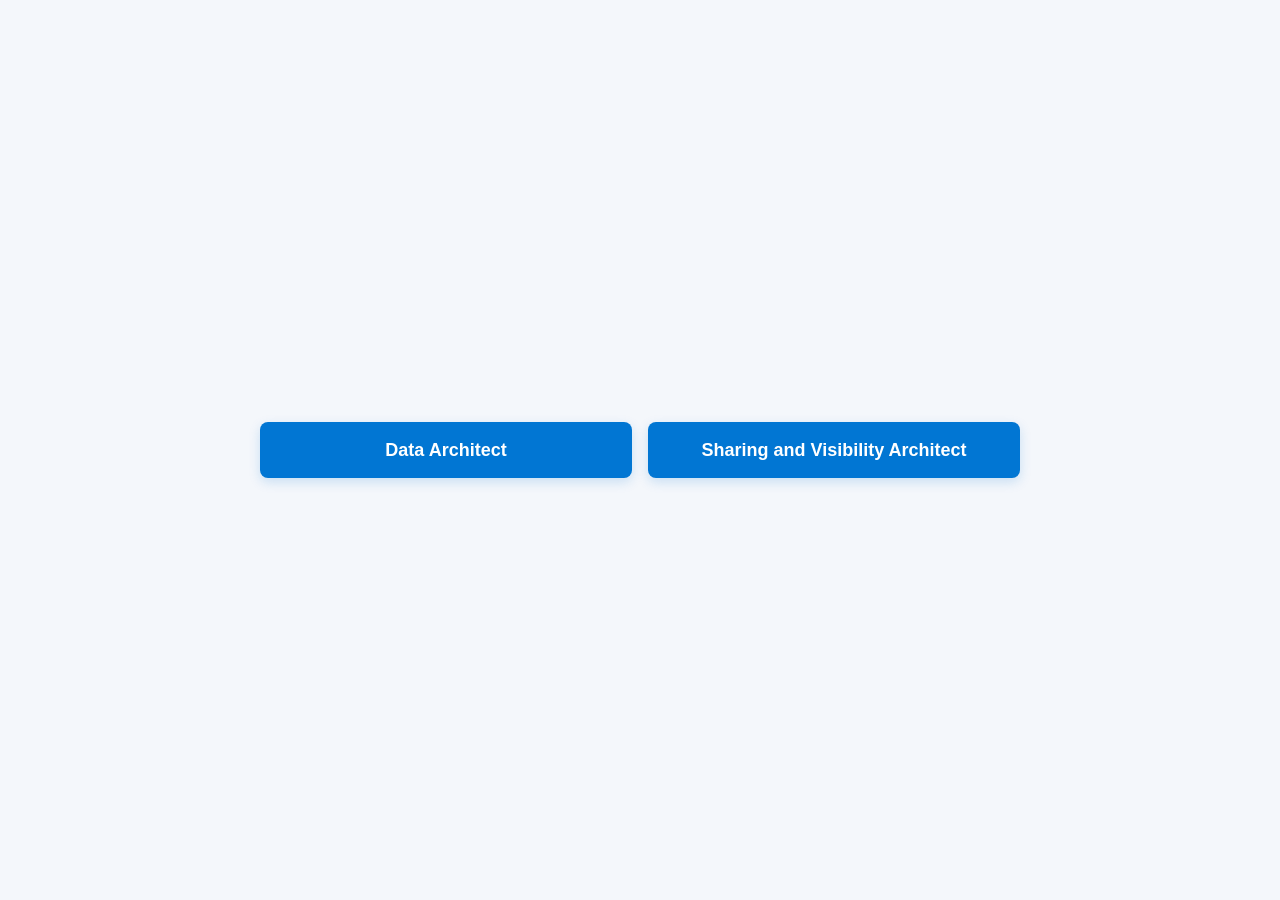
==== index.html @ d151507d "Add centered certification buttons Co-authored-by: Copilot <223556219+Copilot@users.noreply.github.c" ====
<!DOCTYPE html>
<html lang="en">
<head>
  <meta charset="UTF-8">
  <meta name="viewport" content="width=device-width, initial-scale=1">
  <title>Salesforce Architect Certifications</title>
  <link rel="stylesheet" href="styles.css">
</head>
<body>
  <main class="button-group" aria-label="Certification choices">
    <button type="button">Data Architect</button>
    <button type="button">Sharing and Visibility Architect</button>
  </main>
</body>
</html>
---- styles.css ----
* {
  box-sizing: border-box;
}

body {
  min-height: 100vh;
  margin: 0;
  display: grid;
  place-items: center;
  padding: 24px;
  background: #f4f7fb;
  font-family: Arial, Helvetica, sans-serif;
}

.button-group {
  display: flex;
  justify-content: center;
  align-items: center;
  gap: 16px;
  width: 100%;
  max-width: 760px;
}

.button-group button {
  flex: 1;
  min-height: 56px;
  border: 0;
  border-radius: 8px;
  background: #0176d3;
  color: #ffffff;
  font-size: 18px;
  font-weight: 700;
  cursor: pointer;
  box-shadow: 0 4px 12px rgba(1, 118, 211, 0.18);
  transition: background 150ms ease, transform 150ms ease;
}

.button-group button:hover {
  background: #014486;
  transform: translateY(-2px);
}

.button-group button:focus-visible {
  outline: 3px solid #78b7e8;
  outline-offset: 3px;
}

@media (max-width: 600px) {
  .button-group {
    flex-direction: column;
  }

  .button-group button {
    width: 100%;
    font-size: 16px;
  }
}
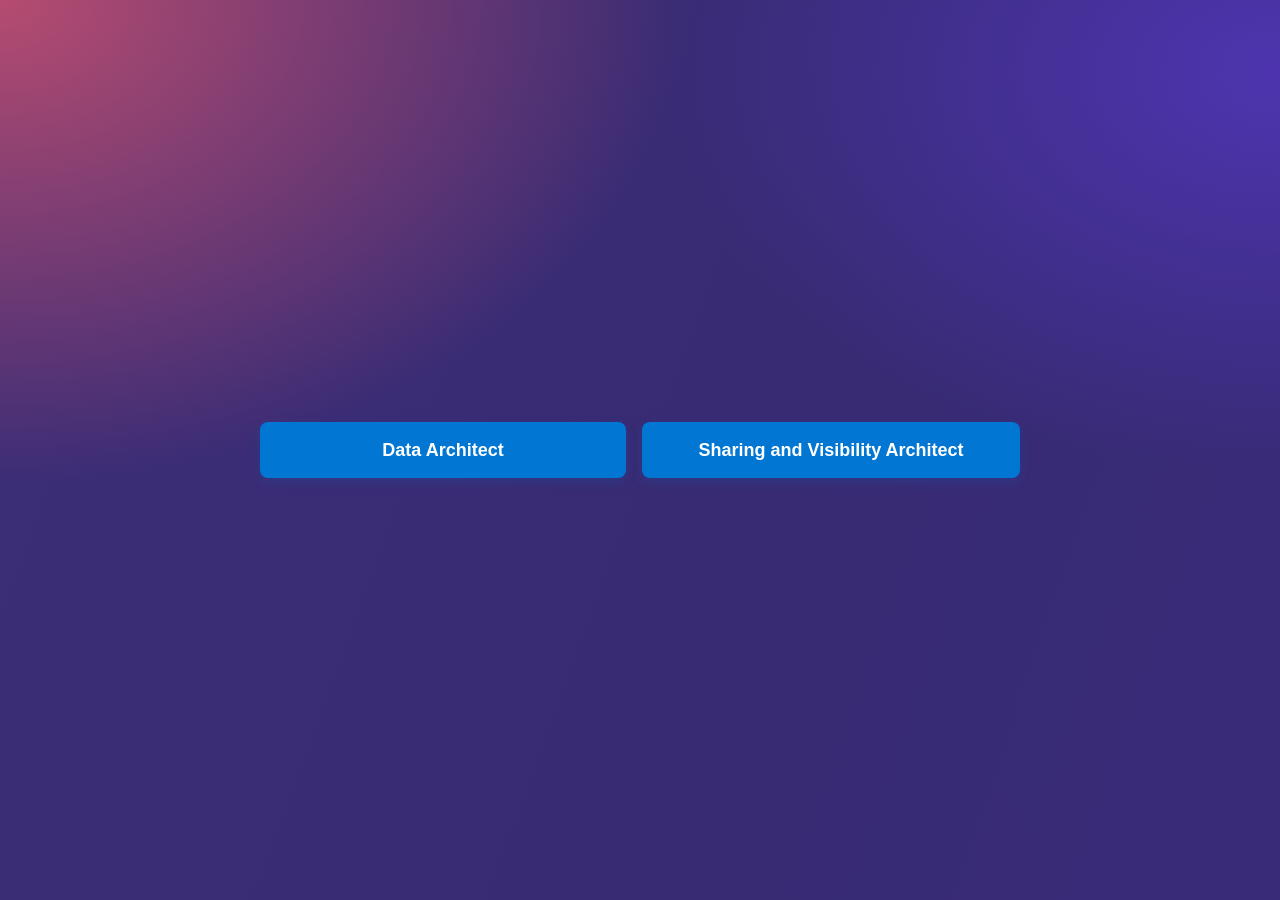
==== commit c5f19ad8: "Add Data Architect practice quiz Co-authored-by: Copilot <223556219+Copilot@users.noreply.github.com" ====
--- a/index.html
+++ b/index.html
@@ -8,7 +8,7 @@
 </head>
 <body>
   <main class="button-group" aria-label="Certification choices">
-    <button type="button">Data Architect</button>
+    <a class="certification-link" href="data-architect-home.html">Data Architect</a>
     <button type="button">Sharing and Visibility Architect</button>
   </main>
 </body>
--- a/styles.css
+++ b/styles.css
@@ -8,7 +8,11 @@
   display: grid;
   place-items: center;
   padding: 24px;
-  background: #f4f7fb;
+  background-color: #382b73;
+  background-image:
+    radial-gradient(ellipse at 0% 0%, rgba(195, 79, 111, 0.9), transparent 38%),
+    radial-gradient(ellipse at 100% 8%, rgba(83, 55, 190, 0.8), transparent 34%),
+    linear-gradient(110deg, #3c2d77, #382b73 58%, #392b78);
   font-family: Arial, Helvetica, sans-serif;
 }
 
@@ -21,7 +25,11 @@
   max-width: 760px;
 }
 
-.button-group button {
+.button-group button,
+.button-group .certification-link {
+  display: flex;
+  justify-content: center;
+  align-items: center;
   flex: 1;
   min-height: 56px;
   border: 0;
@@ -32,15 +40,18 @@
   font-weight: 700;
   cursor: pointer;
   box-shadow: 0 4px 12px rgba(1, 118, 211, 0.18);
+  text-decoration: none;
   transition: background 150ms ease, transform 150ms ease;
 }
 
-.button-group button:hover {
+.button-group button:hover,
+.button-group .certification-link:hover {
   background: #014486;
   transform: translateY(-2px);
 }
 
-.button-group button:focus-visible {
+.button-group button:focus-visible,
+.button-group .certification-link:focus-visible {
   outline: 3px solid #78b7e8;
   outline-offset: 3px;
 }
@@ -50,7 +61,8 @@
     flex-direction: column;
   }
 
-  .button-group button {
+  .button-group button,
+  .button-group .certification-link {
     width: 100%;
     font-size: 16px;
   }
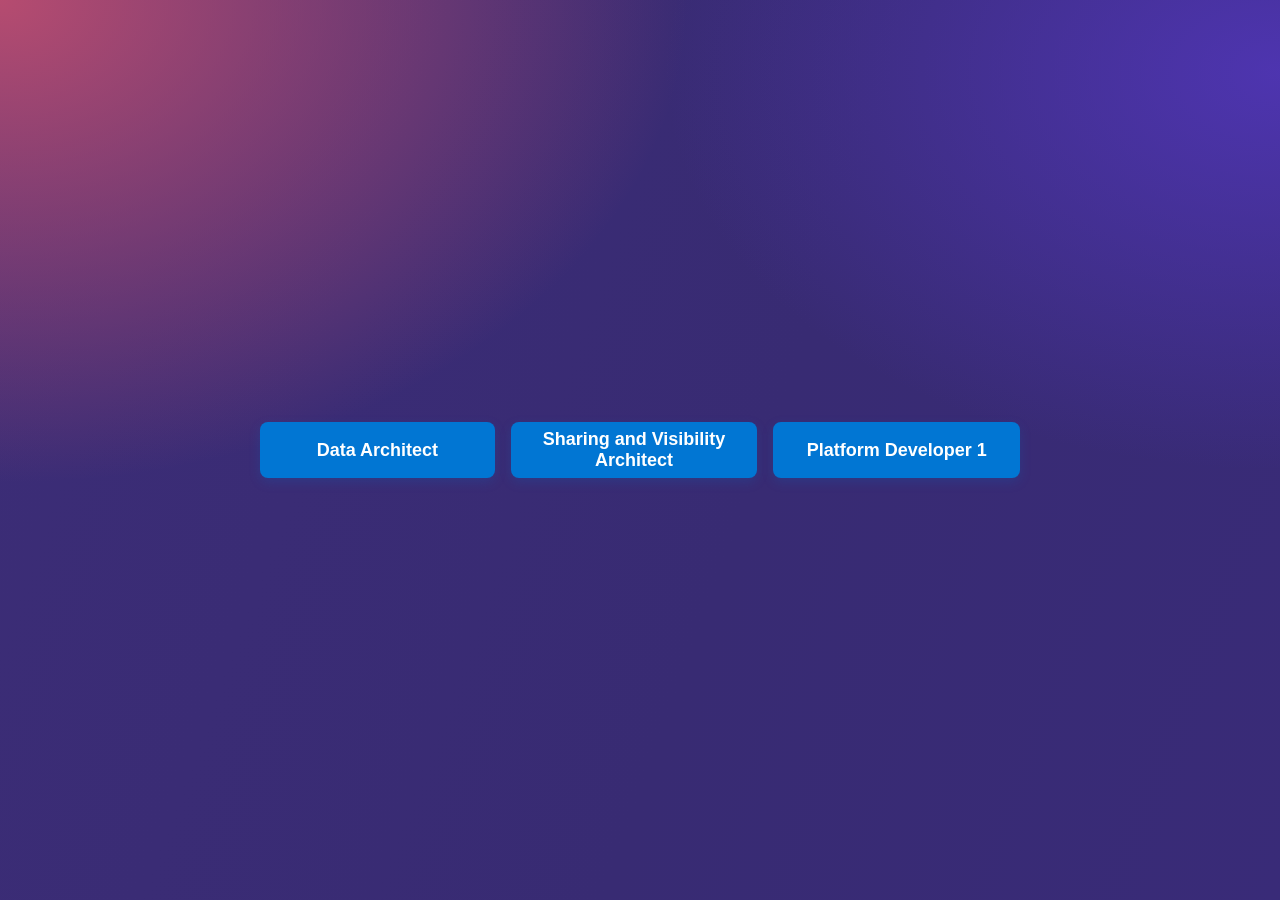
==== commit ca384985: "Add Platform Developer 1 home button Co-authored-by: Copilot <223556219+Copilot@users.noreply.github" ====
--- a/index.html
+++ b/index.html
@@ -4,12 +4,13 @@
   <meta charset="UTF-8">
   <meta name="viewport" content="width=device-width, initial-scale=1">
   <title>Salesforce Architect Certifications</title>
-  <link rel="stylesheet" href="styles.css">
+  <link rel="stylesheet" href="css/styles.css">
 </head>
 <body>
   <main class="button-group" aria-label="Certification choices">
     <a class="certification-link" href="data-architect-home.html">Data Architect</a>
     <button type="button">Sharing and Visibility Architect</button>
+    <button type="button">Platform Developer 1</button>
   </main>
 </body>
 </html>
--- a/css/styles.css
+++ b/css/styles.css
@@ -0,0 +1,69 @@
+* {
+  box-sizing: border-box;
+}
+
+body {
+  min-height: 100vh;
+  margin: 0;
+  display: grid;
+  place-items: center;
+  padding: 24px;
+  background-color: #382b73;
+  background-image:
+    radial-gradient(ellipse at 0% 0%, rgba(195, 79, 111, 0.9), transparent 38%),
+    radial-gradient(ellipse at 100% 8%, rgba(83, 55, 190, 0.8), transparent 34%),
+    linear-gradient(110deg, #3c2d77, #382b73 58%, #392b78);
+  font-family: Arial, Helvetica, sans-serif;
+}
+
+.button-group {
+  display: flex;
+  justify-content: center;
+  align-items: center;
+  gap: 16px;
+  width: 100%;
+  max-width: 760px;
+}
+
+.button-group button,
+.button-group .certification-link {
+  display: flex;
+  justify-content: center;
+  align-items: center;
+  flex: 1;
+  min-height: 56px;
+  border: 0;
+  border-radius: 8px;
+  background: #0176d3;
+  color: #ffffff;
+  font-size: 18px;
+  font-weight: 700;
+  cursor: pointer;
+  box-shadow: 0 4px 12px rgba(1, 118, 211, 0.18);
+  text-decoration: none;
+  transition: background 150ms ease, transform 150ms ease;
+}
+
+.button-group button:hover,
+.button-group .certification-link:hover {
+  background: #014486;
+  transform: translateY(-2px);
+}
+
+.button-group button:focus-visible,
+.button-group .certification-link:focus-visible {
+  outline: 3px solid #78b7e8;
+  outline-offset: 3px;
+}
+
+@media (max-width: 600px) {
+  .button-group {
+    flex-direction: column;
+  }
+
+  .button-group button,
+  .button-group .certification-link {
+    width: 100%;
+    font-size: 16px;
+  }
+}
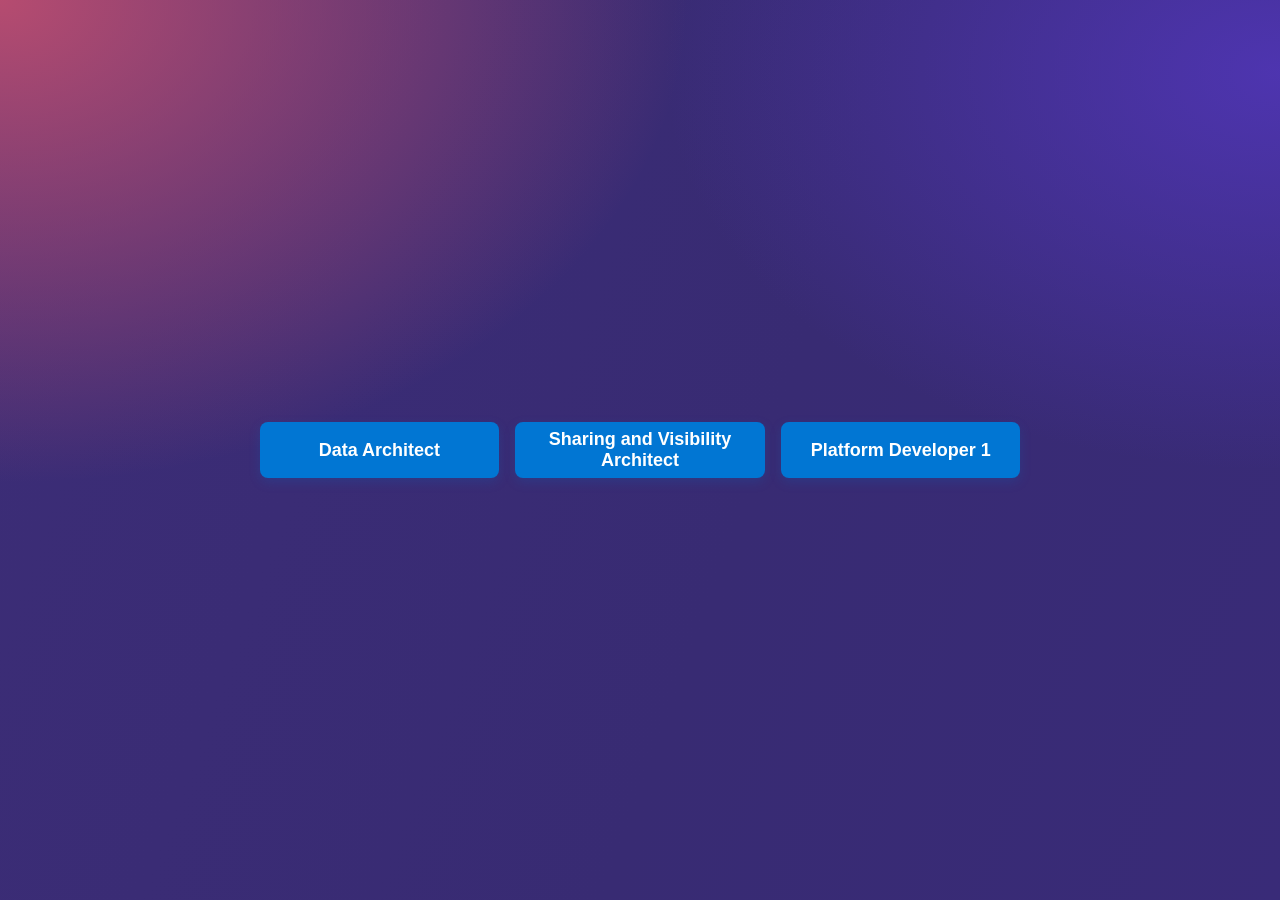
==== commit 3e54aa09: "Link Platform Developer 1 parts from home Co-authored-by: Copilot <223556219+Copilot@users.noreply.g" ====
--- a/index.html
+++ b/index.html
@@ -10,7 +10,7 @@
   <main class="button-group" aria-label="Certification choices">
     <a class="certification-link" href="data-architect-home.html">Data Architect</a>
     <button type="button">Sharing and Visibility Architect</button>
-    <button type="button">Platform Developer 1</button>
+    <a class="certification-link" href="platform-developer-home.html">Platform Developer 1</a>
   </main>
 </body>
 </html>
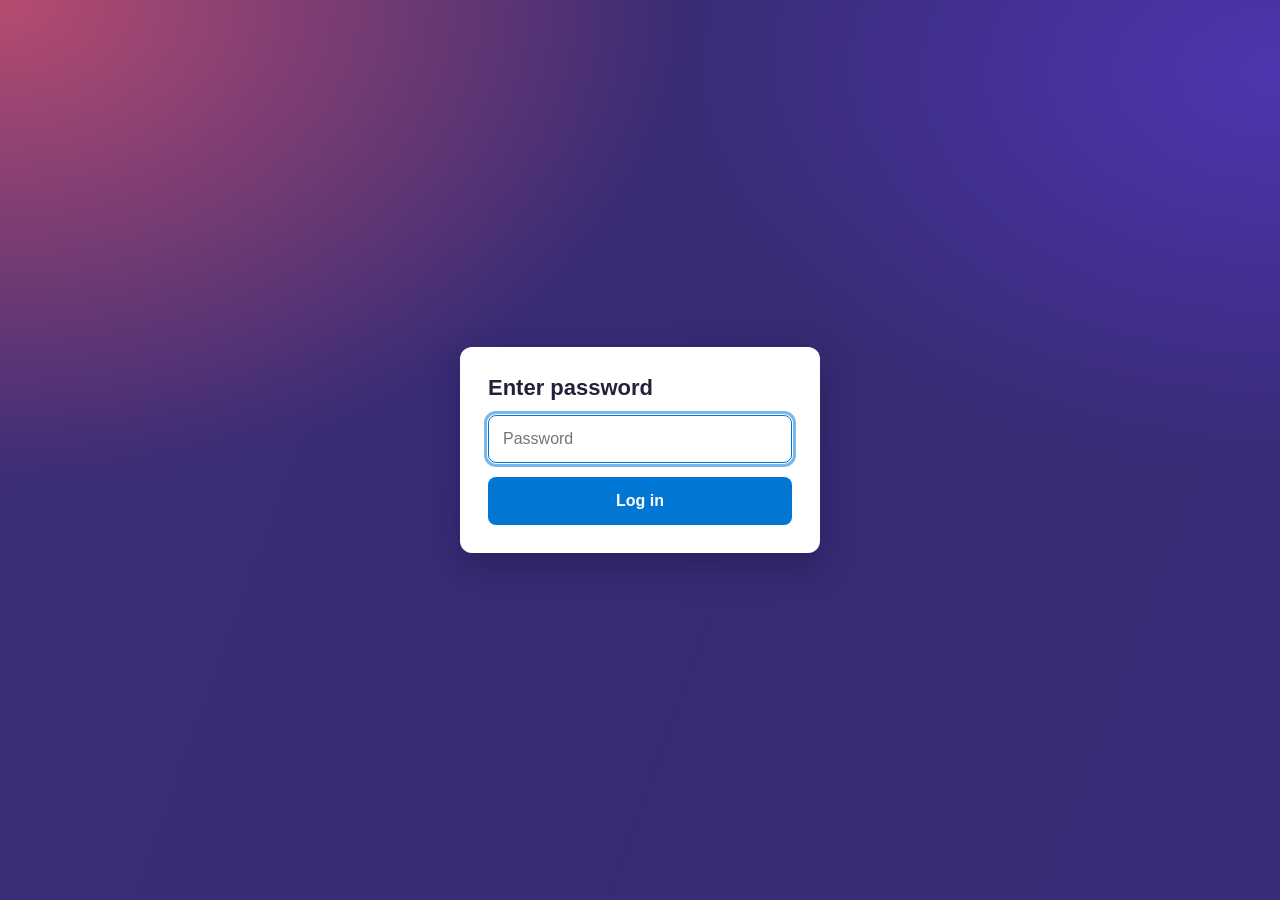
==== commit 3bbeb315: "Add password login gate to the site Index shows a password form; other pages redirect to it until lo" ====
--- a/index.html
+++ b/index.html
@@ -1,16 +1,28 @@
 <!DOCTYPE html>
-<html lang="en">
+<html lang="en" data-page="login">
 <head>
   <meta charset="UTF-8">
   <meta name="viewport" content="width=device-width, initial-scale=1">
   <title>Salesforce Architect Certifications</title>
   <link rel="stylesheet" href="css/styles.css">
+  <script src="js/auth.js"></script>
 </head>
 <body>
-  <main class="button-group" aria-label="Certification choices">
-    <a class="certification-link" href="data-architect-home.html">Data Architect</a>
-    <button type="button">Sharing and Visibility Architect</button>
-    <a class="certification-link" href="platform-developer-home.html">Platform Developer 1</a>
-  </main>
+  <form class="login-card" id="login-form" novalidate>
+    <h1>Enter password</h1>
+    <label class="visually-hidden" for="password">Password</label>
+    <input id="password" name="password" type="password" autocomplete="current-password" placeholder="Password" required>
+    <p class="login-error" id="login-error" role="alert" hidden>Incorrect password. Try again.</p>
+    <button type="submit">Log in</button>
+  </form>
+
+  <div class="home-content">
+    <main class="button-group" aria-label="Certification choices">
+      <a class="certification-link" href="data-architect-home.html">Data Architect</a>
+      <button type="button">Sharing and Visibility Architect</button>
+      <a class="certification-link" href="platform-developer-home.html">Platform Developer 1</a>
+    </main>
+    <button class="logout-button" id="logout" type="button">Log out</button>
+  </div>
 </body>
-</html>+</html>
--- a/css/styles.css
+++ b/css/styles.css
@@ -67,3 +67,92 @@
     font-size: 16px;
   }
 }
+
+/* Password gate */
+.home-content {
+  display: none;
+  width: 100%;
+  max-width: 760px;
+  flex-direction: column;
+  align-items: center;
+  gap: 24px;
+}
+
+.is-authenticated .home-content {
+  display: flex;
+}
+
+.is-authenticated .login-card {
+  display: none;
+}
+
+.login-card {
+  display: flex;
+  flex-direction: column;
+  gap: 14px;
+  width: 100%;
+  max-width: 360px;
+  padding: 28px;
+  border-radius: 12px;
+  background: #ffffff;
+  box-shadow: 0 12px 32px rgba(20, 12, 60, 0.35);
+}
+
+.login-card h1 {
+  margin: 0;
+  color: #25213a;
+  font-size: 22px;
+}
+
+.login-card input {
+  min-height: 48px;
+  padding: 0 14px;
+  border: 1px solid #b9b5c9;
+  border-radius: 8px;
+  font-size: 16px;
+}
+
+.login-card input:focus-visible {
+  outline: 3px solid #78b7e8;
+  outline-offset: 1px;
+  border-color: #0176d3;
+}
+
+.login-card button {
+  min-height: 48px;
+  border: 0;
+  border-radius: 8px;
+  background: #0176d3;
+  color: #ffffff;
+  font-size: 16px;
+  font-weight: 700;
+  cursor: pointer;
+}
+
+.login-card button:hover {
+  background: #014486;
+}
+
+.login-error {
+  margin: 0;
+  color: #ba0517;
+  font-size: 14px;
+}
+
+.logout-button {
+  border: 0;
+  background: none;
+  color: #ffffff;
+  font-size: 15px;
+  text-decoration: underline;
+  cursor: pointer;
+}
+
+.visually-hidden {
+  position: absolute;
+  width: 1px;
+  height: 1px;
+  overflow: hidden;
+  clip: rect(0 0 0 0);
+  white-space: nowrap;
+}
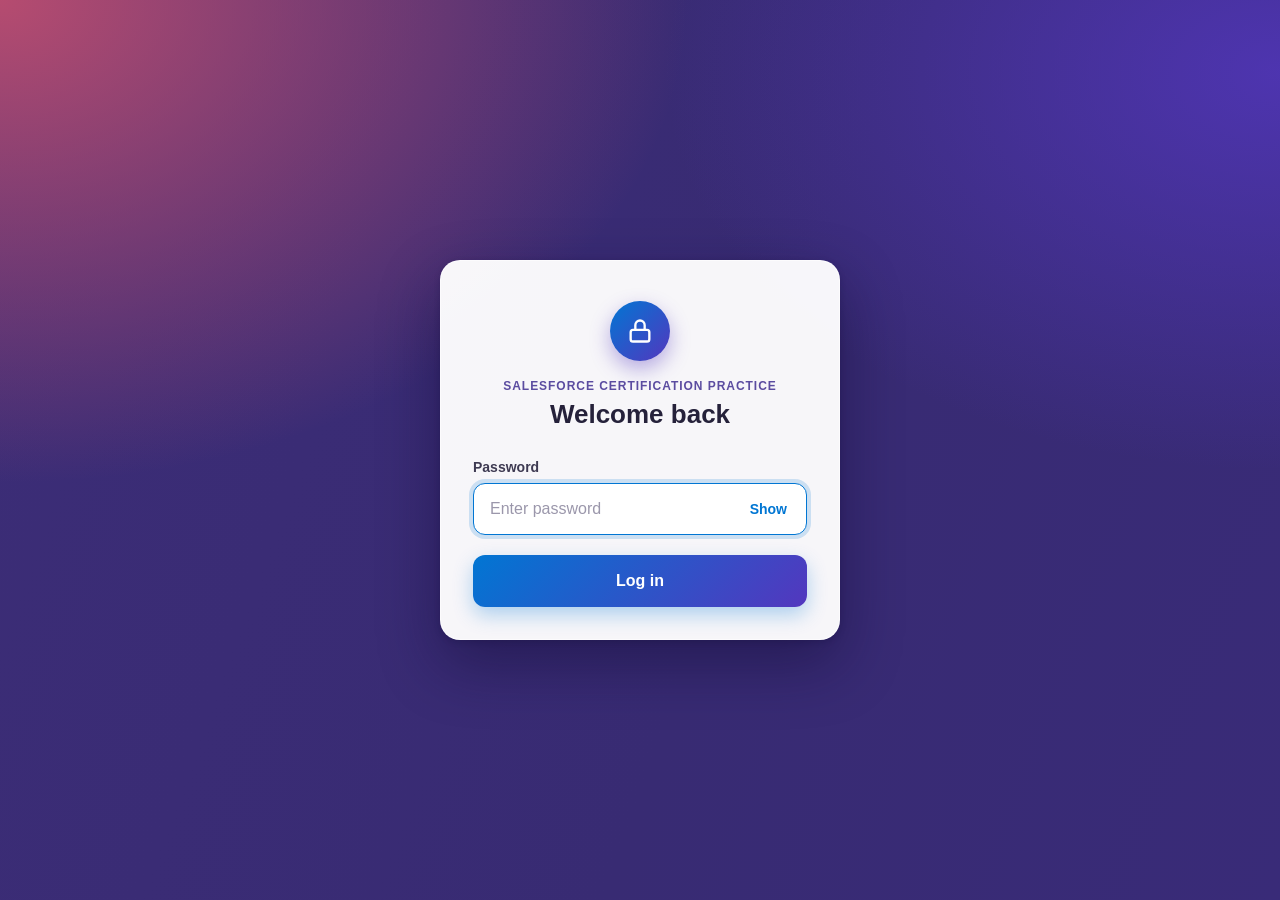
==== commit f0b197bf: "Redesign and center the login screen Show only the login card until the password is entered, add a l" ====
--- a/index.html
+++ b/index.html
@@ -9,14 +9,25 @@
 </head>
 <body>
   <form class="login-card" id="login-form" novalidate>
-    <h1>Enter password</h1>
-    <label class="visually-hidden" for="password">Password</label>
-    <input id="password" name="password" type="password" autocomplete="current-password" placeholder="Password" required>
+    <div class="login-icon" aria-hidden="true">
+      <svg viewBox="0 0 24 24" width="28" height="28" fill="none" stroke="currentColor" stroke-width="2" stroke-linecap="round" stroke-linejoin="round">
+        <rect x="4" y="11" width="16" height="10" rx="2"></rect>
+        <path d="M8 11V7a4 4 0 0 1 8 0v4"></path>
+      </svg>
+    </div>
+    <p class="login-eyebrow">Salesforce Certification Practice</p>
+    <h1 class="login-title">Welcome back</h1>
+
+    <label class="login-label" for="password">Password</label>
+    <div class="password-field">
+      <input id="password" name="password" type="password" autocomplete="current-password" placeholder="Enter password" required>
+      <button class="password-toggle" id="password-toggle" type="button" aria-label="Show password" aria-pressed="false">Show</button>
+    </div>
     <p class="login-error" id="login-error" role="alert" hidden>Incorrect password. Try again.</p>
-    <button type="submit">Log in</button>
+    <button class="login-submit" type="submit">Log in</button>
   </form>
 
-  <div class="home-content">
+  <div class="home-content" id="home-content" hidden>
     <main class="button-group" aria-label="Certification choices">
       <a class="certification-link" href="data-architect-home.html">Data Architect</a>
       <button type="button">Sharing and Visibility Architect</button>
--- a/css/styles.css
+++ b/css/styles.css
@@ -70,7 +70,7 @@
 
 /* Password gate */
 .home-content {
-  display: none;
+  display: flex;
   width: 100%;
   max-width: 760px;
   flex-direction: column;
@@ -78,65 +78,188 @@
   gap: 24px;
 }
 
-.is-authenticated .home-content {
-  display: flex;
-}
-
+.home-content[hidden],
+.login-card[hidden],
+html:not(.is-authenticated) .home-content,
 .is-authenticated .login-card {
   display: none;
 }
 
+/* Keep the login page content in the exact center of the screen */
+html[data-page="login"] body {
+  display: flex;
+  flex-direction: column;
+  justify-content: center;
+  align-items: center;
+}
+
 .login-card {
   display: flex;
   flex-direction: column;
-  gap: 14px;
-  width: 100%;
-  max-width: 360px;
-  padding: 28px;
+  align-items: stretch;
+  width: 100%;
+  max-width: 400px;
+  margin: auto;
+  padding: 40px 32px 32px;
+  border: 1px solid rgba(255, 255, 255, 0.6);
+  border-radius: 20px;
+  background: rgba(255, 255, 255, 0.96);
+  box-shadow:
+    0 24px 60px rgba(16, 8, 52, 0.45),
+    0 2px 6px rgba(16, 8, 52, 0.2);
+  text-align: center;
+  animation: login-rise 400ms ease-out both;
+}
+
+@keyframes login-rise {
+  from {
+    opacity: 0;
+    transform: translateY(12px);
+  }
+  to {
+    opacity: 1;
+    transform: translateY(0);
+  }
+}
+
+@media (prefers-reduced-motion: reduce) {
+  .login-card {
+    animation: none;
+  }
+}
+
+.login-icon {
+  display: grid;
+  place-items: center;
+  width: 60px;
+  height: 60px;
+  margin: 0 auto 18px;
+  border-radius: 50%;
+  background: linear-gradient(135deg, #0176d3, #5337be);
+  color: #ffffff;
+  box-shadow: 0 8px 20px rgba(83, 55, 190, 0.4);
+}
+
+.login-eyebrow {
+  margin: 0 0 6px;
+  color: #5b4ca0;
+  font-size: 12px;
+  font-weight: 700;
+  letter-spacing: 0.08em;
+  text-transform: uppercase;
+}
+
+.login-title {
+  margin: 0 0 28px;
+  color: #25213a;
+  font-size: 26px;
+  line-height: 1.2;
+}
+
+.login-label {
+  margin-bottom: 8px;
+  color: #3e3a52;
+  font-size: 14px;
+  font-weight: 700;
+  text-align: left;
+}
+
+.password-field {
+  position: relative;
+  display: flex;
+  align-items: center;
+}
+
+.password-field input {
+  width: 100%;
+  min-height: 52px;
+  padding: 0 72px 0 16px;
+  border: 1.5px solid #cfcbdc;
   border-radius: 12px;
+  background: #faf9fd;
+  color: #25213a;
+  font-size: 16px;
+  transition: border-color 150ms ease, box-shadow 150ms ease, background 150ms ease;
+}
+
+.password-field input::placeholder {
+  color: #9b97ab;
+}
+
+.password-field input:focus {
+  outline: none;
+  border-color: #0176d3;
   background: #ffffff;
-  box-shadow: 0 12px 32px rgba(20, 12, 60, 0.35);
-}
-
-.login-card h1 {
-  margin: 0;
-  color: #25213a;
-  font-size: 22px;
-}
-
-.login-card input {
-  min-height: 48px;
-  padding: 0 14px;
-  border: 1px solid #b9b5c9;
+  box-shadow: 0 0 0 4px rgba(1, 118, 211, 0.18);
+}
+
+.password-toggle {
+  position: absolute;
+  right: 8px;
+  min-height: 36px;
+  padding: 0 12px;
+  border: 0;
   border-radius: 8px;
-  font-size: 16px;
-}
-
-.login-card input:focus-visible {
+  background: transparent;
+  color: #0176d3;
+  font-size: 14px;
+  font-weight: 700;
+  cursor: pointer;
+}
+
+.password-toggle:hover {
+  background: rgba(1, 118, 211, 0.08);
+}
+
+.password-toggle:focus-visible {
   outline: 3px solid #78b7e8;
-  outline-offset: 1px;
-  border-color: #0176d3;
-}
-
-.login-card button {
-  min-height: 48px;
-  border: 0;
-  border-radius: 8px;
-  background: #0176d3;
-  color: #ffffff;
-  font-size: 16px;
-  font-weight: 700;
-  cursor: pointer;
-}
-
-.login-card button:hover {
-  background: #014486;
+  outline-offset: 0;
 }
 
 .login-error {
-  margin: 0;
+  margin: 10px 0 0;
   color: #ba0517;
   font-size: 14px;
+  text-align: left;
+}
+
+.login-submit {
+  min-height: 52px;
+  margin-top: 20px;
+  border: 0;
+  border-radius: 12px;
+  background: linear-gradient(135deg, #0176d3, #5337be);
+  color: #ffffff;
+  font-size: 16px;
+  font-weight: 700;
+  cursor: pointer;
+  box-shadow: 0 8px 20px rgba(1, 118, 211, 0.3);
+  transition: transform 150ms ease, box-shadow 150ms ease, filter 150ms ease;
+}
+
+.login-submit:hover {
+  filter: brightness(1.08);
+  transform: translateY(-1px);
+  box-shadow: 0 12px 24px rgba(1, 118, 211, 0.38);
+}
+
+.login-submit:active {
+  transform: translateY(0);
+}
+
+.login-submit:focus-visible {
+  outline: 3px solid #78b7e8;
+  outline-offset: 3px;
+}
+
+@media (max-width: 480px) {
+  .login-card {
+    padding: 32px 20px 24px;
+  }
+
+  .login-title {
+    font-size: 22px;
+  }
 }
 
 .logout-button {
